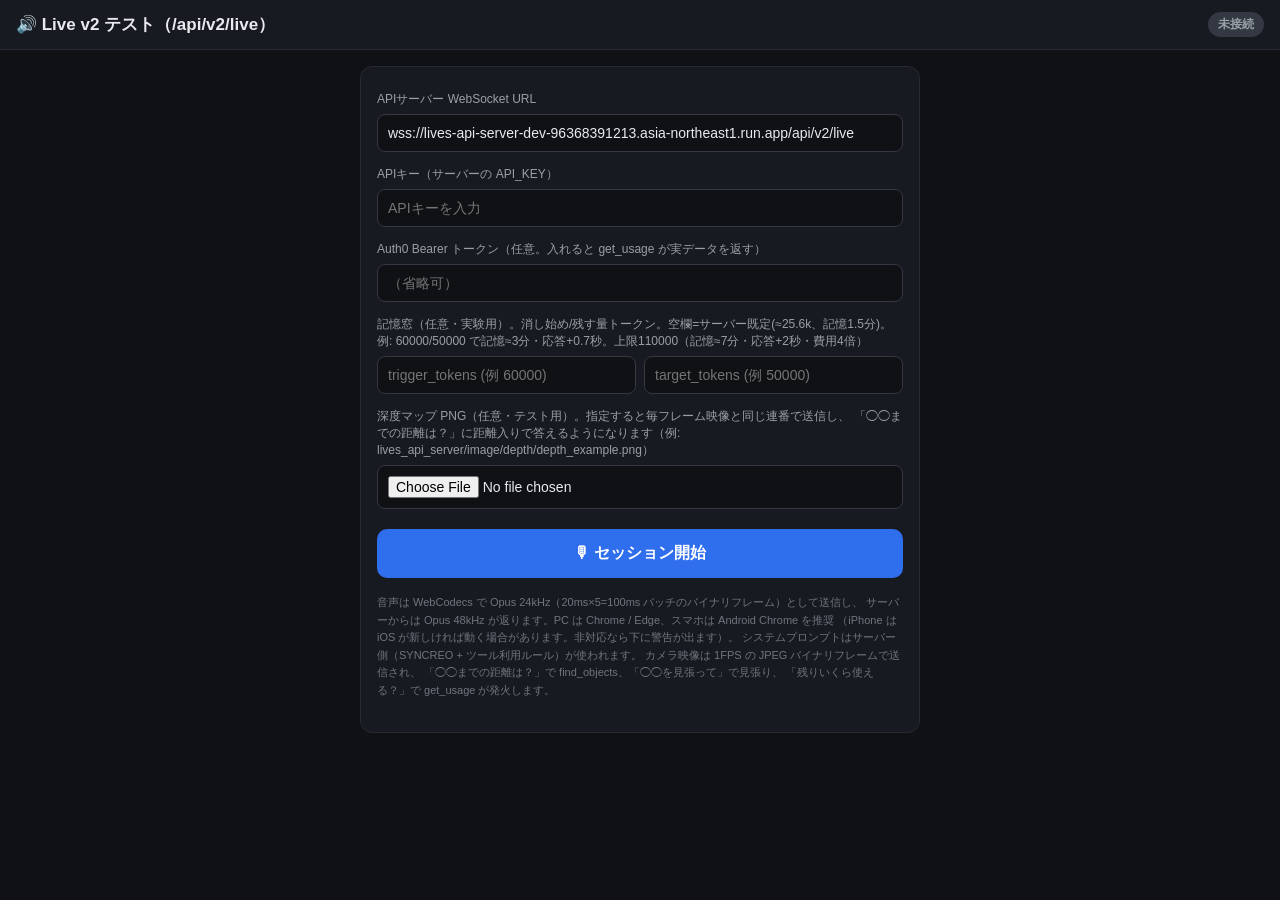
==== live.html @ 6c424ac3 "feat: live.html/live.js を追加（/api/v2/live テストページ・スマホ対応UI） - スマホ縦画面レイアウト: 映像2枚は上部にコンパクト、会話ログが残り全面（内部スク" ====
<!DOCTYPE html>
<html lang="ja">
<head>
  <meta charset="UTF-8">
  <meta name="viewport" content="width=device-width, initial-scale=1.0, maximum-scale=1.0, user-scalable=no">
  <meta name="apple-mobile-web-app-capable" content="yes">
  <meta name="theme-color" content="#0f1115">
  <title>Live v2（Opus プロキシ）テスト</title>
  <link rel="stylesheet" href="style.css">
  <style>
    /* ---- live.html 専用スタイル（style.css は index.html と共用のため上書きはここで行う） ---- */
    .badge.connected { background: #143d24; color: #6dd58c; animation: pulse 2s infinite; }

    /* セッション中は画面全体を固定し、会話ログだけを内部スクロールさせる（スマホでアプリ的に使う） */
    body.session-active { height: 100dvh; overflow: hidden; }
    body.session-active #session-screen { flex: 1; min-height: 0; }

    .video-row { display: flex; gap: 8px; align-items: flex-start; }
    .video-row > div { flex: 1; min-width: 0; }
    .video-cap { font-size: 11px; color: #889; margin: 2px 0;
                 white-space: nowrap; overflow: hidden; text-overflow: ellipsis; }
    /* このページではプレビューを切り取らず全体表示する（style.css の cover を上書き） */
    #camera-preview { object-fit: contain; max-height: 30dvh; }
    #sent-preview { width: 100%; max-height: 30dvh; object-fit: contain;
                    border-radius: 12px; background: #000; display: block; }
    #sent-info { font-size: 11px; color: #889; margin-top: 2px; }

    /* 見張りパネル: 状態と発見フレームを会話ログの直前に全幅で出す */
    #watch-panel { background: #171a21; border: 1px solid #262a33; border-radius: 12px; padding: 8px 10px; }
    #watch-panel.hit { border-color: #f66; }
    #watch-head { display: flex; align-items: center; gap: 8px; font-size: 13px; }
    #watch-status { flex: 1; min-width: 0; }
    #watch-panel.hit #watch-status { color: #f88; font-weight: 600; }
    #watch-dismiss { background: #333842; color: #e8eaed; border-radius: 8px;
                     padding: 4px 10px; font-size: 12px; flex: none; }
    #watch-hit-img { width: 100%; max-height: 34dvh; object-fit: contain;
                     border: 2px solid #f66; border-radius: 8px; margin-top: 6px;
                     background: #000; display: block; }
    #watch-hit-detail { font-size: 12px; color: #f99; margin-top: 4px; }

    /* 会話ログは残りの縦幅を全部使う（セッション中は body 固定なので内部スクロールになる） */
    #transcript { flex: 1 1 140px; min-height: 120px; overflow-y: auto; }

    /* スマホ縦画面: 映像は上部にコンパクトに置き、会話ログに面積を割く */
    @media (max-width: 700px) {
      h1 { font-size: 15px; }
      #camera-preview, #sent-preview { max-height: 20dvh; }
      #watch-hit-img { max-height: 26dvh; }
      #session-screen { padding: 10px; gap: 8px; }
    }
  </style>
</head>
<body>
  <header>
    <h1>🔊 Live v2 テスト（/api/v2/live）</h1>
    <span id="conn-badge" class="badge idle">未接続</span>
  </header>

  <!-- 設定画面 -->
  <section id="setup-screen">
    <div class="card">
      <label>APIサーバー WebSocket URL</label>
      <input type="text" id="ws-url" value="wss://lives-api-server-dev-96368391213.asia-northeast1.run.app/api/v2/live">

      <label>APIキー（サーバーの API_KEY）</label>
      <input type="password" id="api-key" placeholder="APIキーを入力" autocomplete="off">

      <label>Auth0 Bearer トークン（任意。入れると get_usage が実データを返す）</label>
      <input type="password" id="bearer-token" placeholder="（省略可）" autocomplete="off">

      <label>記憶窓（任意・実験用）。消し始め/残す量トークン。空欄=サーバー既定(≈25.6k、記憶1.5分)。
        例: 60000/50000 で記憶≈3分・応答+0.7秒。上限110000（記憶≈7分・応答+2秒・費用4倍）</label>
      <div style="display:flex; gap:8px">
        <input type="number" id="ctx-trigger" placeholder="trigger_tokens (例 60000)" style="flex:1">
        <input type="number" id="ctx-target" placeholder="target_tokens (例 50000)" style="flex:1">
      </div>

      <label>深度マップ PNG（任意・テスト用）。指定すると毎フレーム映像と同じ連番で送信し、
        「◯◯までの距離は？」に距離入りで答えるようになります（例: lives_api_server/image/depth/depth_example.png）</label>
      <input type="file" id="depth-file" accept="image/png">

      <button id="start-btn" class="primary">🎙 セッション開始</button>
      <p class="note">
        音声は WebCodecs で Opus 24kHz（20ms×5=100ms バッチのバイナリフレーム）として送信し、
        サーバーからは Opus 48kHz が返ります。PC は Chrome / Edge、スマホは Android Chrome を推奨
        （iPhone は iOS が新しければ動く場合があります。非対応なら下に警告が出ます）。
        システムプロンプトはサーバー側（SYNCREO + ツール利用ルール）が使われます。
        カメラ映像は 1FPS の JPEG バイナリフレームで送信され、
        「◯◯までの距離は？」で find_objects、「◯◯を見張って」で見張り、
        「残りいくら使える？」で get_usage が発火します。
      </p>
      <p id="support-warn" class="note" style="color:#f66"></p>
    </div>
  </section>

  <!-- セッション画面 -->
  <section id="session-screen" class="hidden">
    <div class="video-row">
      <div>
        <div class="video-cap">📷 カメラ生映像</div>
        <video id="camera-preview" autoplay muted playsinline></video>
      </div>
      <div>
        <div class="video-cap">📤 サーバーへ送信した JPEG</div>
        <img id="sent-preview" alt="送信フレーム未取得">
        <div id="sent-info">まだ送信していません</div>
      </div>
    </div>

    <div class="stats-row">
      <span id="stat-time">00:00</span>
      <span id="stat-frames">📷 0</span>
      <span id="stat-audio-in">🎙 0s</span>
      <span id="stat-audio-out">🔊 0</span>
      <span id="stat-reconnect">🔁 0</span>
    </div>

    <div class="stats-row">
      <span id="stat-cost">💴 このセッション: -</span>
      <span id="stat-search">🔍 検索: 0回</span>
      <span id="stat-balance">🏦 残高: -</span>
    </div>

    <div id="tool-banner" class="hidden" style="padding:6px 10px;background:#123;color:#9cf;border-radius:8px;font-size:13px;"></div>

    <!-- 見張り（start_object_search）の状態と発見フレーム -->
    <div id="watch-panel" class="hidden">
      <div id="watch-head">
        <span id="watch-status">🔭 見張り待機中</span>
        <button id="watch-dismiss" type="button">閉じる</button>
      </div>
      <img id="watch-hit-img" class="hidden" alt="発見フレーム">
      <div id="watch-hit-detail" class="hidden"></div>
    </div>

    <div id="transcript"></div>

    <button id="stop-btn" class="danger">⏹ セッション終了</button>
  </section>

  <canvas id="capture-canvas" class="hidden"></canvas>
  <script src="live.js"></script>
</body>
</html>
---- style.css ----
* { box-sizing: border-box; margin: 0; padding: 0; }

body {
  font-family: -apple-system, BlinkMacSystemFont, "Hiragino Sans", sans-serif;
  background: #0f1115;
  color: #e8eaed;
  min-height: 100dvh;
  display: flex;
  flex-direction: column;
}

header {
  display: flex;
  justify-content: space-between;
  align-items: center;
  padding: 12px 16px;
  background: #171a21;
  border-bottom: 1px solid #262a33;
}

h1 { font-size: 17px; font-weight: 600; }

.badge {
  font-size: 12px;
  font-weight: 700;
  padding: 4px 10px;
  border-radius: 999px;
}
.badge.idle { background: #333842; color: #9aa0a6; }
.badge.connecting { background: #4a3f13; color: #fdd663; }
.badge.live { background: #143d24; color: #6dd58c; animation: pulse 2s infinite; }

@keyframes pulse { 50% { opacity: 0.6; } }

section { padding: 16px; }
.hidden { display: none !important; }

.card {
  background: #171a21;
  border: 1px solid #262a33;
  border-radius: 12px;
  padding: 16px;
  display: flex;
  flex-direction: column;
  gap: 6px;
  max-width: 560px;
  margin: 0 auto;
}

label { font-size: 12px; color: #9aa0a6; margin-top: 8px; }

input, textarea {
  width: 100%;
  background: #0f1115;
  border: 1px solid #333842;
  border-radius: 8px;
  color: #e8eaed;
  padding: 10px;
  font-size: 14px;
}
textarea { resize: vertical; line-height: 1.5; }

button {
  border: none;
  border-radius: 10px;
  padding: 14px;
  font-size: 16px;
  font-weight: 600;
  cursor: pointer;
  -webkit-tap-highlight-color: transparent;
}
button.primary { background: #2f6fed; color: #fff; margin-top: 14px; }
button.danger { background: #b3261e; color: #fff; }
#mute-btn { background: #333842; color: #e8eaed; }
#mute-btn.muted { background: #4a3f13; color: #fdd663; }

.note { font-size: 11px; color: #70757d; line-height: 1.6; margin-top: 10px; }

#session-screen {
  flex: 1;
  display: flex;
  flex-direction: column;
  gap: 10px;
  padding: 12px;
}

#camera-preview {
  width: 100%;
  max-height: 38dvh;
  object-fit: cover;
  border-radius: 12px;
  background: #000;
}

.stats-row {
  display: flex;
  flex-wrap: wrap;
  gap: 6px 14px;
  font-size: 12px;
  color: #9aa0a6;
  font-variant-numeric: tabular-nums;
}

#transcript {
  flex: 1;
  min-height: 120px;
  overflow-y: auto;
  background: #171a21;
  border: 1px solid #262a33;
  border-radius: 12px;
  padding: 12px;
  display: flex;
  flex-direction: column;
  gap: 8px;
}

.line { font-size: 14px; line-height: 1.6; padding: 8px 12px; border-radius: 10px; max-width: 92%; }
.line.user { background: #1e3a5f; align-self: flex-end; }
.line.ai { background: #262a33; align-self: flex-start; }

.controls { display: flex; gap: 10px; }
.controls button { flex: 1; }

#debug-panel { padding: 8px 16px 20px; }
#debug-panel summary { font-size: 12px; color: #70757d; cursor: pointer; }
#debug-log {
  font-size: 10px;
  color: #9aa0a6;
  white-space: pre-wrap;
  word-break: break-all;
  max-height: 200px;
  overflow-y: auto;
  margin-top: 8px;
}
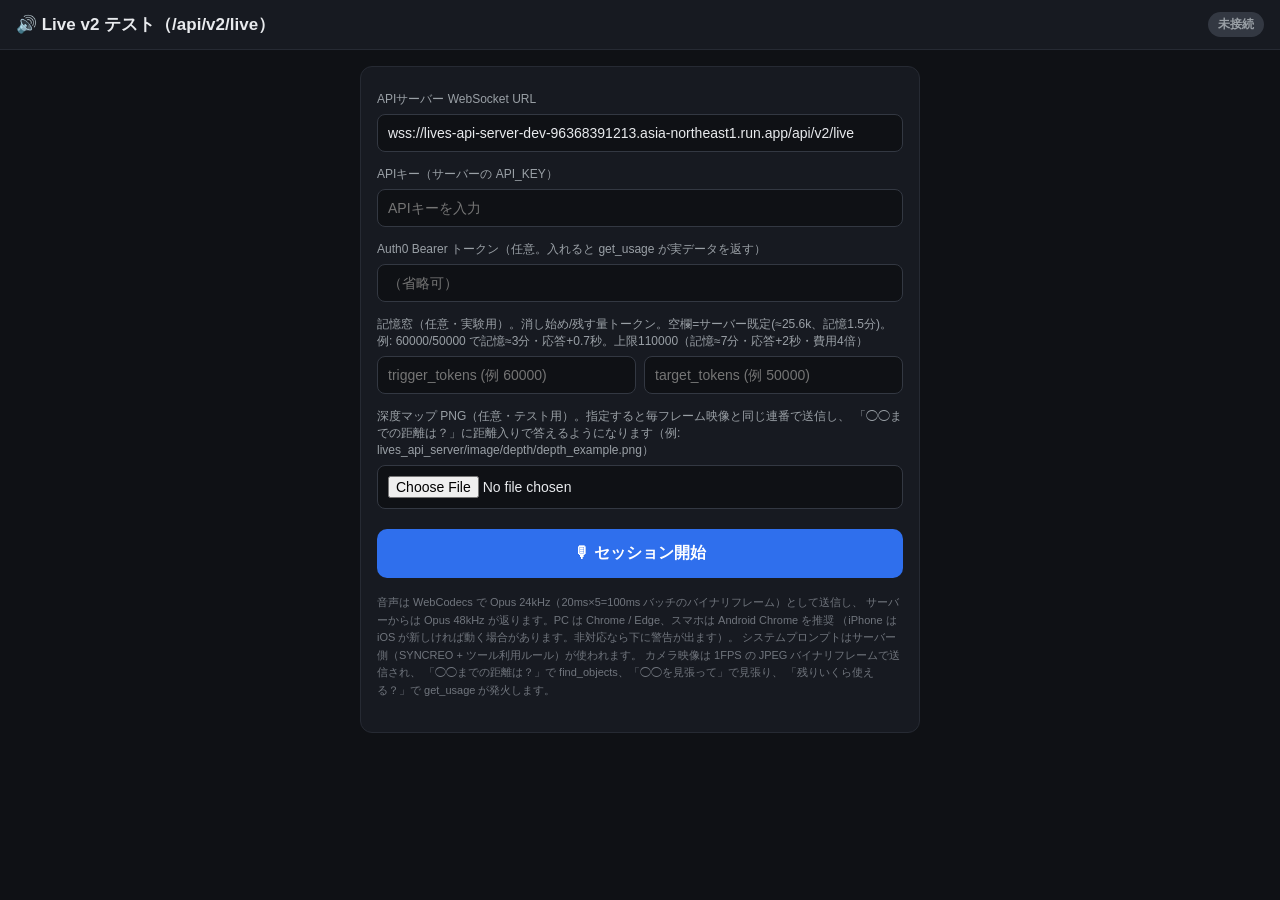
==== commit 98228b2c: "fix: スマホの画面回転にカメラを追従 + 縦長映像の表示改善 - Android Chrome はストリーム開始時の向きでカメラが固定されるため、   画面回転(orientation chang" ====
--- a/live.html
+++ b/live.html
@@ -13,17 +13,21 @@
 
     /* セッション中は画面全体を固定し、会話ログだけを内部スクロールさせる（スマホでアプリ的に使う） */
     body.session-active { height: 100dvh; overflow: hidden; }
-    body.session-active #session-screen { flex: 1; min-height: 0; }
+    /* 各要素の最小高さの合計が画面を超えた場合（横向きスマホ等）はセクション全体をスクロール可能に */
+    body.session-active #session-screen { flex: 1; min-height: 0; overflow-y: auto; }
 
     .video-row { display: flex; gap: 8px; align-items: flex-start; }
     .video-row > div { flex: 1; min-width: 0; }
     .video-cap { font-size: 11px; color: #889; margin: 2px 0;
                  white-space: nowrap; overflow: hidden; text-overflow: ellipsis; }
-    /* このページではプレビューを切り取らず全体表示する（style.css の cover を上書き） */
-    #camera-preview { object-fit: contain; max-height: 30dvh; }
-    #sent-preview { width: 100%; max-height: 30dvh; object-fit: contain;
-                    border-radius: 12px; background: #000; display: block; }
-    #sent-info { font-size: 11px; color: #889; margin-top: 2px; }
+    /* このページではプレビューを切り取らず全体表示する（style.css の cover を上書き）。
+       スマホ縦持ちだと映像は縦長（9:16）になるため、width:100% 固定にせず
+       実アスペクトのまま高さ上限いっぱいに表示する（黒帯で小さくなるのを防ぐ） */
+    #camera-preview, #sent-preview {
+      width: auto; max-width: 100%; max-height: 30dvh; object-fit: contain;
+      border-radius: 12px; background: #000; display: block; margin: 0 auto;
+    }
+    #sent-info { font-size: 11px; color: #889; margin-top: 2px; text-align: center; }
 
     /* 見張りパネル: 状態と発見フレームを会話ログの直前に全幅で出す */
     #watch-panel { background: #171a21; border: 1px solid #262a33; border-radius: 12px; padding: 8px 10px; }
@@ -33,19 +37,21 @@
     #watch-panel.hit #watch-status { color: #f88; font-weight: 600; }
     #watch-dismiss { background: #333842; color: #e8eaed; border-radius: 8px;
                      padding: 4px 10px; font-size: 12px; flex: none; }
-    #watch-hit-img { width: 100%; max-height: 34dvh; object-fit: contain;
-                     border: 2px solid #f66; border-radius: 8px; margin-top: 6px;
+    #watch-hit-img { width: auto; max-width: 100%; max-height: 34dvh; object-fit: contain;
+                     border: 2px solid #f66; border-radius: 8px; margin: 6px auto 0;
                      background: #000; display: block; }
     #watch-hit-detail { font-size: 12px; color: #f99; margin-top: 4px; }
 
     /* 会話ログは残りの縦幅を全部使う（セッション中は body 固定なので内部スクロールになる） */
     #transcript { flex: 1 1 140px; min-height: 120px; overflow-y: auto; }
 
-    /* スマホ縦画面: 映像は上部にコンパクトに置き、会話ログに面積を割く */
+    /* スマホ縦画面: 映像は上部にコンパクトに置き、会話ログに面積を割く
+       （縦長映像は幅でなく高さで決まるため、20dvh より少し余裕を持たせる） */
     @media (max-width: 700px) {
       h1 { font-size: 15px; }
-      #camera-preview, #sent-preview { max-height: 20dvh; }
-      #watch-hit-img { max-height: 26dvh; }
+      /* 縦長映像 + 見張り画像 + 会話ログ + 終了ボタンが 1 画面に収まる高さ配分 */
+      #camera-preview, #sent-preview { max-height: 22dvh; }
+      #watch-hit-img { max-height: 22dvh; }
       #session-screen { padding: 10px; gap: 8px; }
     }
   </style>
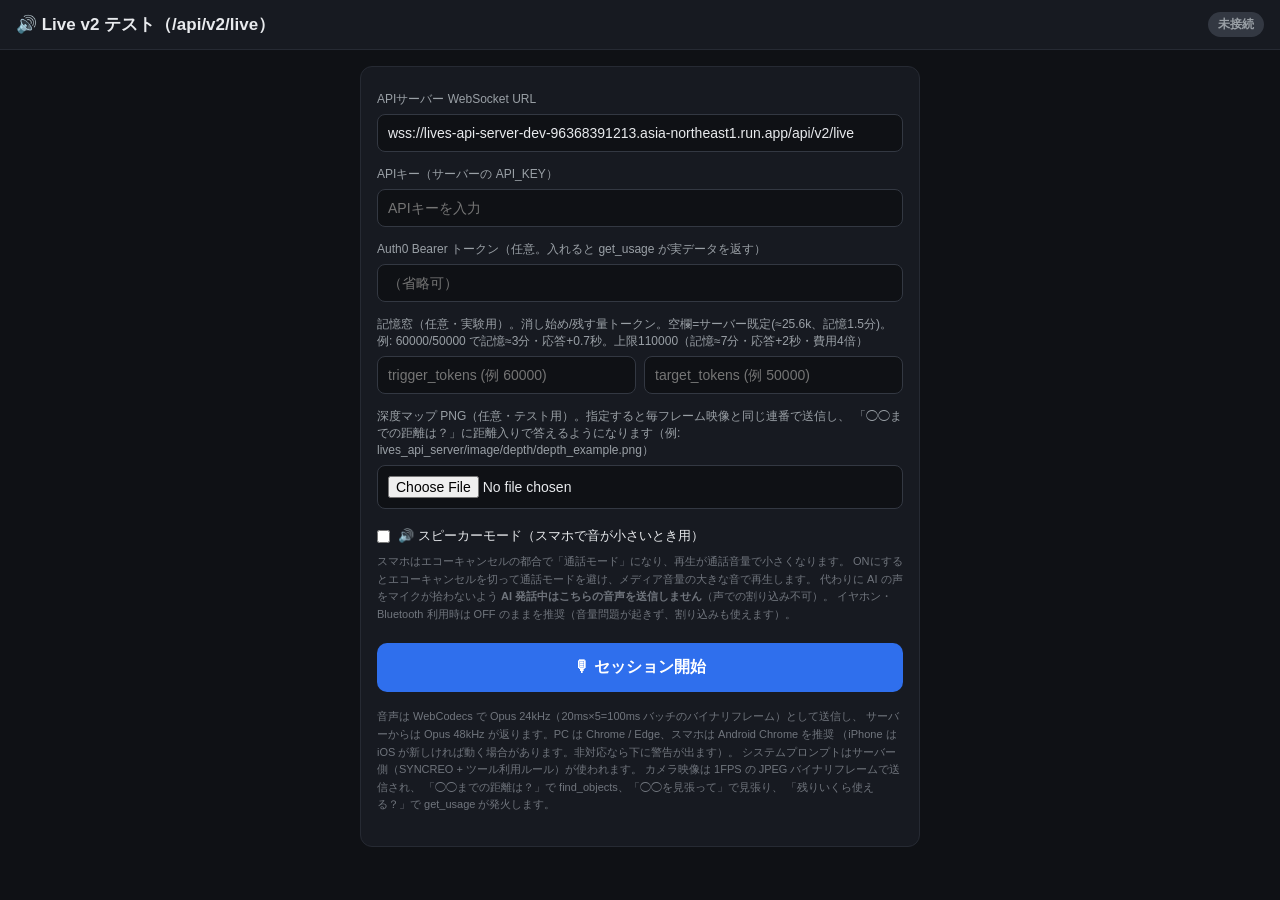
==== commit dbb85348: "feat: スピーカーモード追加（通話モードの小音量対策） スマホはエコーキャンセル有効時に OS が通話モードへ切り替わり、再生が通話音量で 小さくなる。ON でエコーキャンセルを無効化してメディア" ====
--- a/live.html
+++ b/live.html
@@ -29,7 +29,7 @@
     }
     #sent-info { font-size: 11px; color: #889; margin-top: 2px; text-align: center; }
 
-    /* 見張りパネル: 状態と発見フレームを会話ログの直前に全幅で出す */
+    /* 発見パネル（見張り/find_objects 共通）: 状態と発見フレームを会話ログの直前に全幅で出す */
     #watch-panel { background: #171a21; border: 1px solid #262a33; border-radius: 12px; padding: 8px 10px; }
     #watch-panel.hit { border-color: #f66; }
     #watch-head { display: flex; align-items: center; gap: 8px; font-size: 13px; }
@@ -85,6 +85,17 @@
         「◯◯までの距離は？」に距離入りで答えるようになります（例: lives_api_server/image/depth/depth_example.png）</label>
       <input type="file" id="depth-file" accept="image/png">
 
+      <label style="display:flex; align-items:center; gap:8px; margin-top:12px; font-size:13px; color:#e8eaed; cursor:pointer;">
+        <input type="checkbox" id="speaker-mode" style="width:auto;">
+        🔊 スピーカーモード（スマホで音が小さいとき用）
+      </label>
+      <p class="note" style="margin-top:2px;">
+        スマホはエコーキャンセルの都合で「通話モード」になり、再生が通話音量で小さくなります。
+        ONにするとエコーキャンセルを切って通話モードを避け、メディア音量の大きな音で再生します。
+        代わりに AI の声をマイクが拾わないよう <b>AI 発話中はこちらの音声を送信しません</b>（声での割り込み不可）。
+        イヤホン・Bluetooth 利用時は OFF のままを推奨（音量問題が起きず、割り込みも使えます）。
+      </p>
+
       <button id="start-btn" class="primary">🎙 セッション開始</button>
       <p class="note">
         音声は WebCodecs で Opus 24kHz（20ms×5=100ms バッチのバイナリフレーム）として送信し、
@@ -129,7 +140,8 @@
 
     <div id="tool-banner" class="hidden" style="padding:6px 10px;background:#123;color:#9cf;border-radius:8px;font-size:13px;"></div>
 
-    <!-- 見張り（start_object_search）の状態と発見フレーム -->
+    <!-- 発見パネル: 見張り（start_object_search）の状態と、
+         見張り/find_objects が検出に使ったフレーム（赤枠つき） -->
     <div id="watch-panel" class="hidden">
       <div id="watch-head">
         <span id="watch-status">🔭 見張り待機中</span>
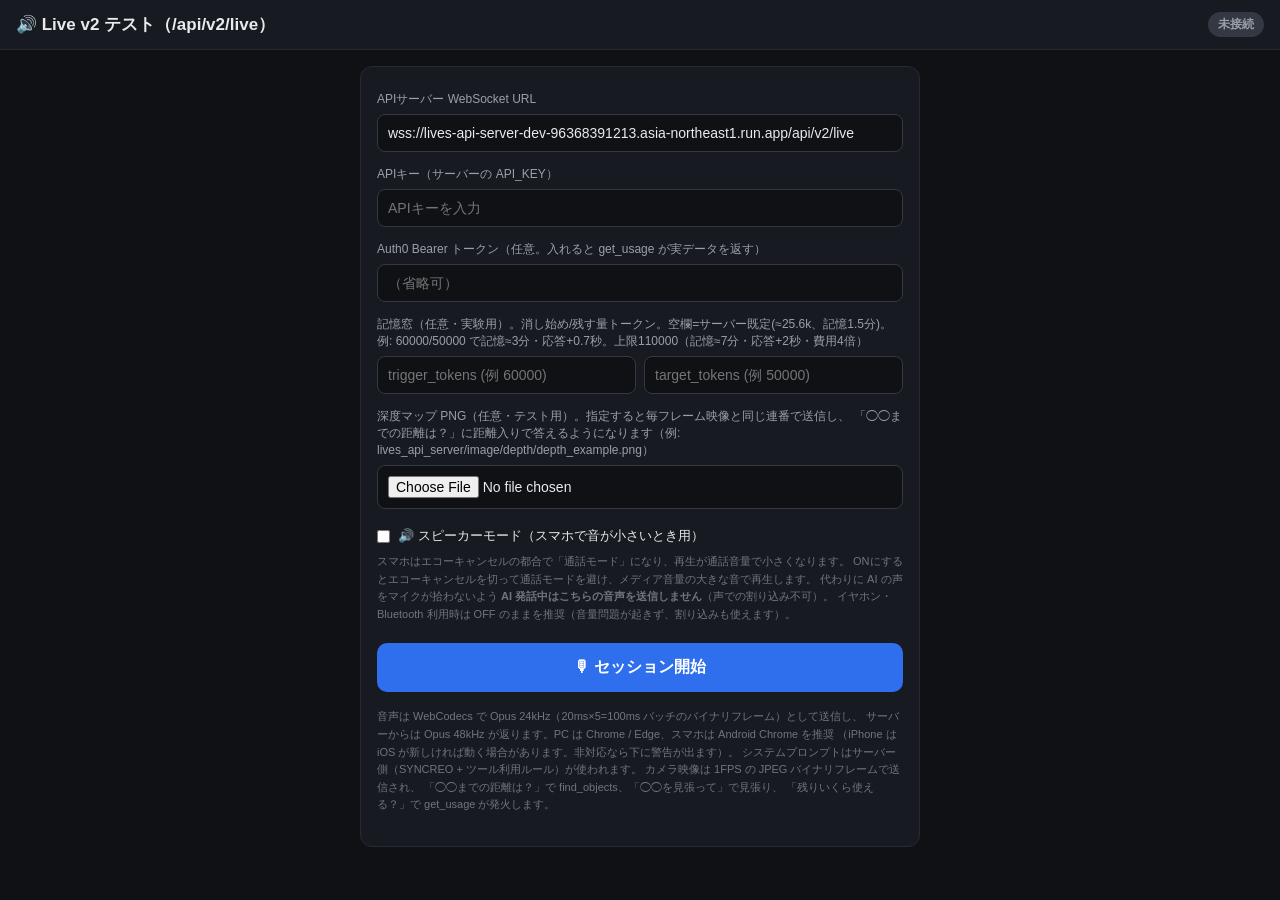
==== commit 257ce232: "feat: 文字入力でターンを送れる入力欄を追加（text_turn） - session 画面の transcript 直下に入力欄 + 送信ボタン。Enter（IME 確定中は除外）でも送信 - " ====
--- a/live.html
+++ b/live.html
@@ -153,6 +153,14 @@
 
     <div id="transcript"></div>
 
+    <!-- 文字入力: 音声の代わりにテキストでターンを送る（wire の text_turn。
+         サーバーは音声質問と同じ扱いで音声で返答する。マイクのエコーを避けたい時や
+         静かな場所での確認用） -->
+    <div class="text-turn-row">
+      <input type="text" id="text-turn-input" placeholder="文字で質問（Enter で送信）" autocomplete="off" enterkeyhint="send">
+      <button id="text-turn-btn" type="button">⌨️ 送信</button>
+    </div>
+
     <button id="stop-btn" class="danger">⏹ セッション終了</button>
   </section>
 
--- a/style.css
+++ b/style.css
@@ -120,6 +120,9 @@
 
 .controls { display: flex; gap: 10px; }
 .controls button { flex: 1; }
+.text-turn-row { display: flex; gap: 8px; align-items: center; margin: 10px 0; }
+.text-turn-row input { flex: 1; margin: 0; }
+.text-turn-row button { flex: 0 0 auto; margin: 0; white-space: nowrap; }
 
 #debug-panel { padding: 8px 16px 20px; }
 #debug-panel summary { font-size: 12px; color: #70757d; cursor: pointer; }
